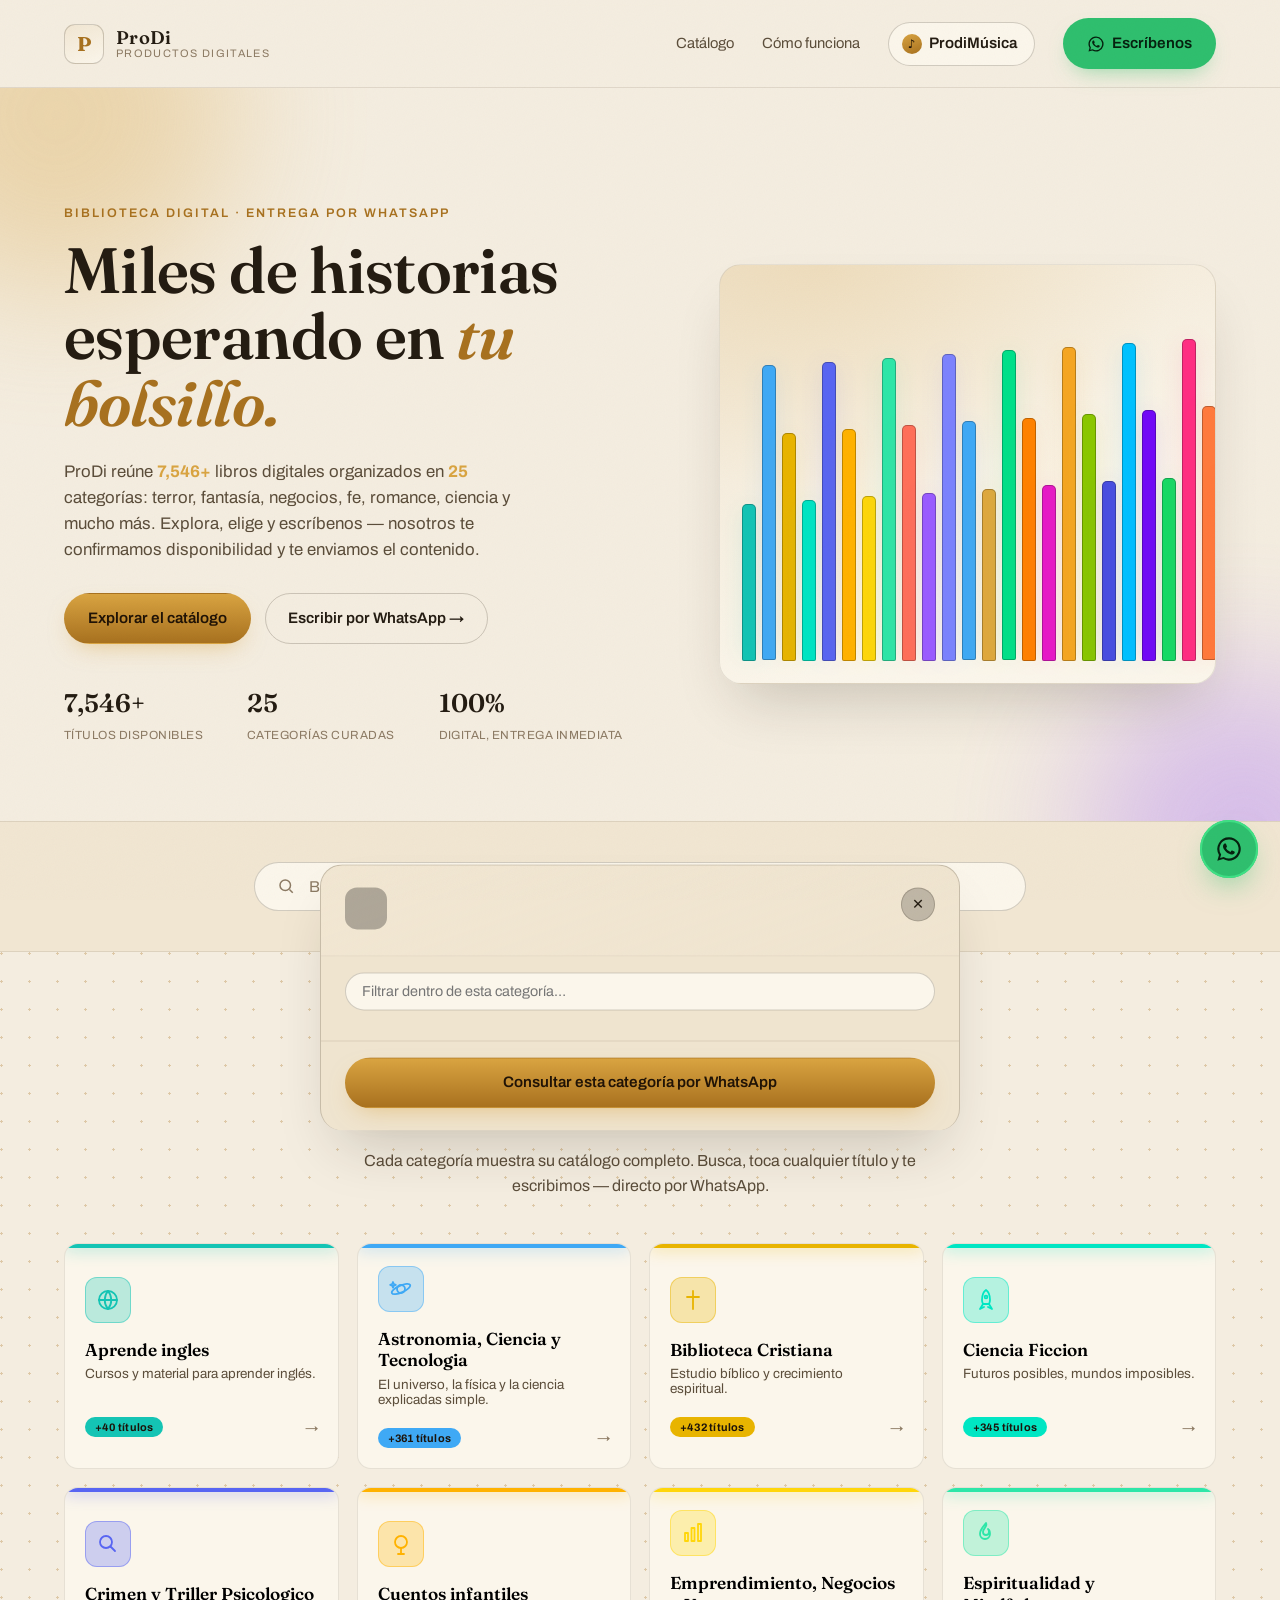
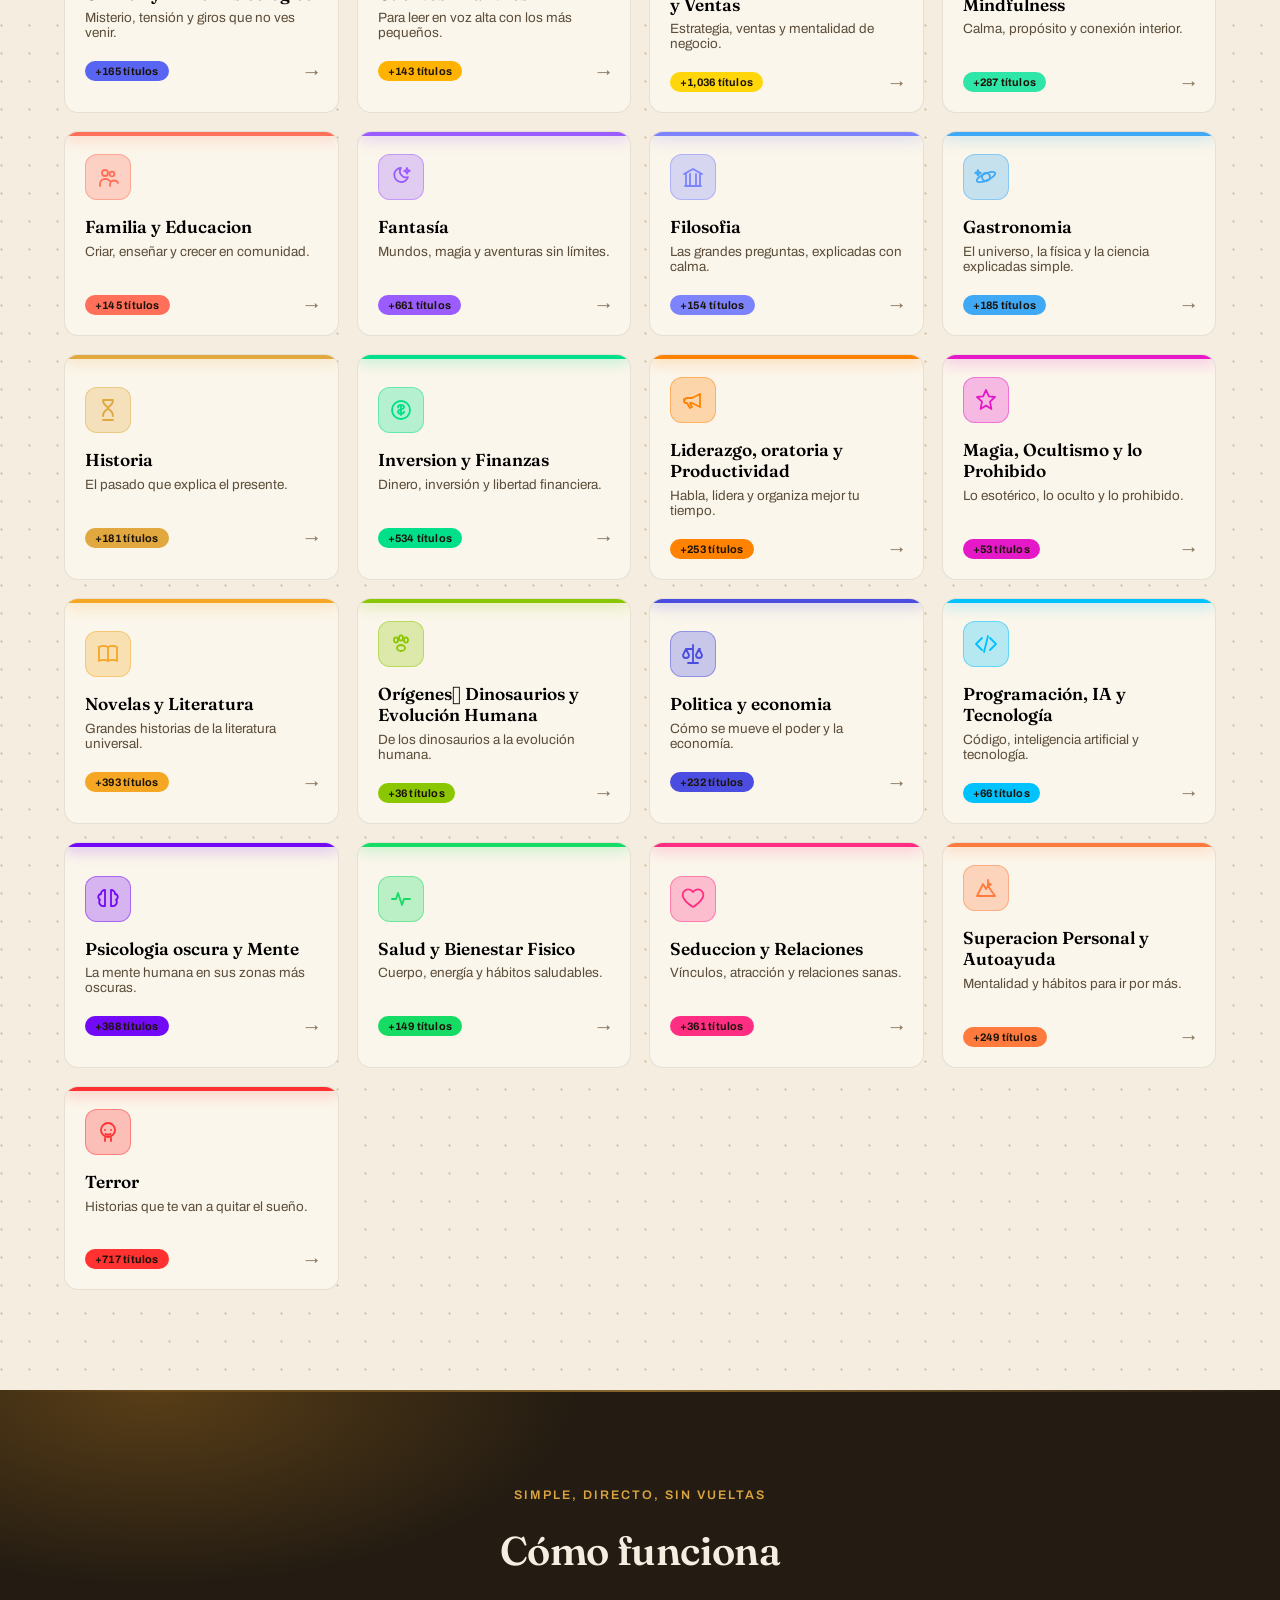
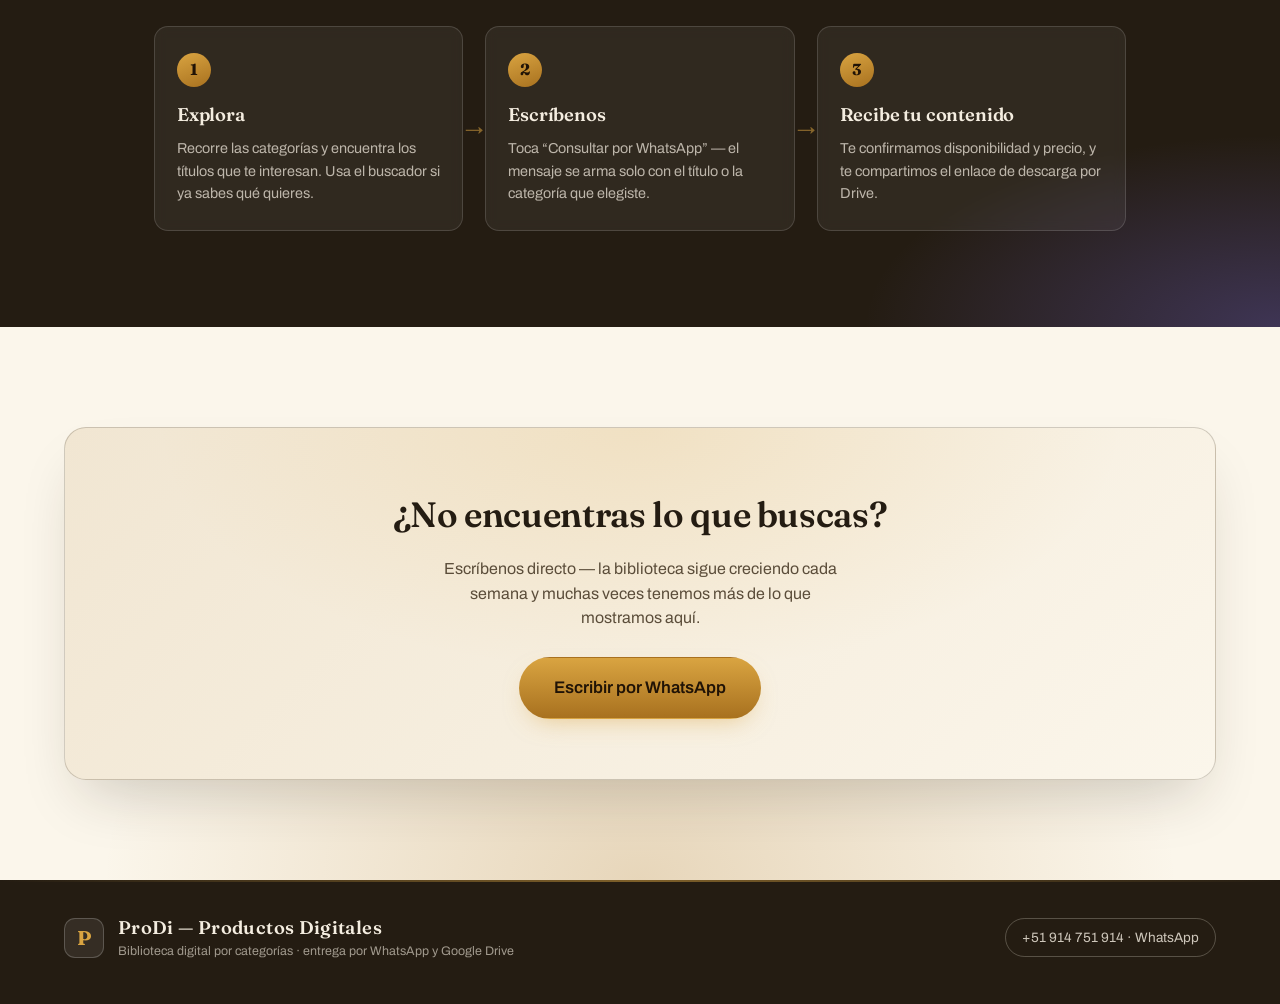
==== prodi-store/index.html @ ca89402e "Initial commit: ProDi (biblioteca digital) y Caja Musical Ambos sitios estáticos con catálogo real e" ====
<!DOCTYPE html>
<html lang="es">
<head>
<meta charset="UTF-8">
<meta name="viewport" content="width=device-width, initial-scale=1.0">
<title>ProDi — Productos Digitales | Biblioteca Digital</title>
<meta name="description" content="ProDi — miles de libros digitales organizados por categoría. Explora el catálogo y consulta disponibilidad por WhatsApp.">
<link rel="icon" href="data:image/svg+xml,%3Csvg xmlns='http://www.w3.org/2000/svg' viewBox='0 0 100 100'%3E%3Crect width='100' height='100' rx='22' fill='%2315110d'/%3E%3Ctext x='50' y='68' font-family='Georgia,serif' font-size='58' font-weight='700' fill='%23d9a441' text-anchor='middle'%3EP%3C/text%3E%3C/svg%3E">
<link rel="preconnect" href="https://fonts.googleapis.com">
<link rel="preconnect" href="https://fonts.gstatic.com" crossorigin>
<link href="https://fonts.googleapis.com/css2?family=Fraunces:ital,opsz,wght@0,9..144,300;0,9..144,500;0,9..144,600;0,9..144,700;1,9..144,500&family=Archivo:wght@400;500;600;700&display=swap" rel="stylesheet">
<link rel="stylesheet" href="styles.css">
</head>
<body>

<div class="grain" aria-hidden="true"></div>
<div class="scroll-progress" id="scroll-progress" aria-hidden="true"></div>

<header class="site-header">
  <a class="brand" href="#top">
    <span class="brand-mark" aria-hidden="true">P</span>
    <span class="brand-text">
      <span class="brand-name">ProDi</span>
      <span class="brand-sub">Productos Digitales</span>
    </span>
  </a>
  <nav class="site-nav">
    <a href="#categorias" class="nav-link">Catálogo</a>
    <a href="#como-funciona" class="nav-link">Cómo funciona</a>
    <a class="btn btn-music" href="../music-store/index.html">
      <span class="btn-music-icon" aria-hidden="true">♪</span>
      <span class="btn-music-label">ProdiMúsica</span>
    </a>
    <a id="nav-whatsapp" class="btn btn-whatsapp" href="#" target="_blank" rel="noopener">
      <svg viewBox="0 0 24 24" class="icon-wa" aria-hidden="true"><path d="M12 2a10 10 0 0 0-8.6 15.1L2 22l5.05-1.35A10 10 0 1 0 12 2Zm0 18.2a8.17 8.17 0 0 1-4.17-1.14l-.3-.18-3.1.83.83-3.02-.2-.31A8.2 8.2 0 1 1 12 20.2Zm4.52-6.13c-.25-.12-1.47-.72-1.7-.8-.23-.08-.4-.12-.56.12-.17.25-.65.8-.8.96-.15.17-.29.19-.54.06-.25-.12-1.06-.39-2.02-1.24-.75-.66-1.25-1.48-1.4-1.73-.14-.25-.02-.38.11-.5.11-.11.25-.29.37-.44.12-.15.16-.25.25-.42.08-.17.04-.31-.02-.44-.06-.12-.56-1.34-.76-1.84-.2-.48-.4-.42-.56-.42h-.48c-.17 0-.44.06-.67.31-.23.25-.87.85-.87 2.08 0 1.23.89 2.41 1.02 2.58.12.17 1.75 2.67 4.24 3.74.59.26 1.05.41 1.41.52.59.19 1.13.16 1.55.1.47-.07 1.47-.6 1.68-1.18.21-.58.21-1.08.15-1.18-.06-.1-.23-.16-.48-.28Z"/></svg>
      Escríbenos
    </a>
  </nav>
</header>

<main id="top">

  <section class="hero">
    <div class="hero-atmosphere" aria-hidden="true">
      <span class="blob blob-gold"></span>
      <span class="blob blob-violet"></span>
    </div>
    <div class="hero-copy">
      <p class="eyebrow">Biblioteca digital · entrega por WhatsApp</p>
      <h1 class="hero-title">Miles de historias<br>esperando en <em>tu bolsillo.</em></h1>
      <p class="hero-sub">ProDi reúne <strong id="stat-total">—</strong> libros digitales organizados en <strong id="stat-categorias">—</strong> categorías: terror, fantasía, negocios, fe, romance, ciencia y mucho más. Explora, elige y escríbenos — nosotros te confirmamos disponibilidad y te enviamos el contenido.</p>
      <div class="hero-actions">
        <a href="#categorias" class="btn btn-primary">Explorar el catálogo</a>
        <a id="hero-whatsapp" class="btn btn-ghost" href="#" target="_blank" rel="noopener">Escribir por WhatsApp →</a>
      </div>
      <div class="hero-stats">
        <div><span id="stat-total-2">—</span><small>títulos disponibles</small></div>
        <div><span id="stat-categorias-2">—</span><small>categorías curadas</small></div>
        <div><span>100%</span><small>digital, entrega inmediata</small></div>
      </div>
    </div>
    <div class="hero-shelf" aria-hidden="true" id="hero-shelf"></div>
  </section>

  <section class="search-band">
    <div class="section-inner search-inner">
      <div class="search-box">
        <svg viewBox="0 0 24 24" class="icon-search" aria-hidden="true"><circle cx="11" cy="11" r="7"/><line x1="21" y1="21" x2="16.65" y2="16.65"/></svg>
        <input id="global-search" type="text" placeholder="Busca un título, autor o tema… (ej. “Stephen King”, “finanzas”, “dragones”)" autocomplete="off">
        <span class="search-hint" id="search-hint"></span>
      </div>
      <div id="search-results" class="search-results" hidden></div>
    </div>
  </section>

  <section id="categorias" class="catalog-band">
    <div class="section-inner catalog">
      <div class="section-head reveal">
        <p class="eyebrow">El catálogo completo</p>
        <h2>Elige una categoría</h2>
        <p class="section-sub">Cada categoría muestra su catálogo completo. Busca, toca cualquier título y te escribimos — directo por WhatsApp.</p>
      </div>
      <div id="category-grid" class="category-grid"></div>
    </div>
  </section>

  <section id="como-funciona" class="how-band">
    <div class="how-atmosphere" aria-hidden="true"></div>
    <div class="section-inner how">
      <div class="section-head reveal">
        <p class="eyebrow">Simple, directo, sin vueltas</p>
        <h2>Cómo funciona</h2>
      </div>
      <div class="how-steps">
        <div class="how-step reveal">
          <span class="how-num">1</span>
          <h3>Explora</h3>
          <p>Recorre las categorías y encuentra los títulos que te interesan. Usa el buscador si ya sabes qué quieres.</p>
        </div>
        <div class="how-step reveal">
          <span class="how-num">2</span>
          <h3>Escríbenos</h3>
          <p>Toca “Consultar por WhatsApp” — el mensaje se arma solo con el título o la categoría que elegiste.</p>
        </div>
        <div class="how-step reveal">
          <span class="how-num">3</span>
          <h3>Recibe tu contenido</h3>
          <p>Te confirmamos disponibilidad y precio, y te compartimos el enlace de descarga por Drive.</p>
        </div>
      </div>
    </div>
  </section>

  <section class="cta-outer">
    <div class="cta-atmosphere" aria-hidden="true"></div>
    <div class="section-inner">
      <div class="cta-band reveal">
        <h2>¿No encuentras lo que buscas?</h2>
        <p>Escríbenos directo — la biblioteca sigue creciendo cada semana y muchas veces tenemos más de lo que mostramos aquí.</p>
        <a id="band-whatsapp" class="btn btn-primary btn-lg" href="#" target="_blank" rel="noopener">Escribir por WhatsApp</a>
      </div>
    </div>
  </section>

</main>

<footer class="footer-band">
  <div class="section-inner site-footer">
    <div class="footer-brand">
      <span class="brand-mark" aria-hidden="true">P</span>
      <div>
        <p class="brand-name">ProDi — Productos Digitales</p>
        <p class="brand-sub">Biblioteca digital por categorías · entrega por WhatsApp y Google Drive</p>
      </div>
    </div>
    <a id="footer-whatsapp" class="footer-whatsapp" href="#" target="_blank" rel="noopener">+51 914 751 914 · WhatsApp</a>
  </div>
</footer>

<div class="modal-backdrop" id="modal-backdrop"></div>
<div class="modal" id="category-modal" role="dialog" aria-modal="true" aria-labelledby="modal-title">
  <div class="modal-header" id="modal-header">
    <div class="modal-header-top">
      <span class="modal-icon" id="modal-icon" aria-hidden="true"></span>
      <button class="modal-close" id="modal-close" aria-label="Cerrar">✕</button>
    </div>
    <h3 id="modal-title"></h3>
    <p class="modal-count" id="modal-count"></p>
  </div>
  <div class="modal-body">
    <input id="modal-search" type="text" placeholder="Filtrar dentro de esta categoría…" autocomplete="off">
    <ul id="modal-titles" class="modal-titles"></ul>
  </div>
  <div class="modal-footer">
    <a id="modal-whatsapp" class="btn btn-primary" href="#" target="_blank" rel="noopener">Consultar esta categoría por WhatsApp</a>
  </div>
</div>

<a id="floating-whatsapp" class="floating-whatsapp" href="#" target="_blank" rel="noopener" aria-label="Escribir por WhatsApp">
  <svg viewBox="0 0 24 24" aria-hidden="true"><path d="M12 2a10 10 0 0 0-8.6 15.1L2 22l5.05-1.35A10 10 0 1 0 12 2Zm0 18.2a8.17 8.17 0 0 1-4.17-1.14l-.3-.18-3.1.83.83-3.02-.2-.31A8.2 8.2 0 1 1 12 20.2Zm4.52-6.13c-.25-.12-1.47-.72-1.7-.8-.23-.08-.4-.12-.56.12-.17.25-.65.8-.8.96-.15.17-.29.19-.54.06-.25-.12-1.06-.39-2.02-1.24-.75-.66-1.25-1.48-1.4-1.73-.14-.25-.02-.38.11-.5.11-.11.25-.29.37-.44.12-.15.16-.25.25-.42.08-.17.04-.31-.02-.44-.06-.12-.56-1.34-.76-1.84-.2-.48-.4-.42-.56-.42h-.48c-.17 0-.44.06-.67.31-.23.25-.87.85-.87 2.08 0 1.23.89 2.41 1.02 2.58.12.17 1.75 2.67 4.24 3.74.59.26 1.05.41 1.41.52.59.19 1.13.16 1.55.1.47-.07 1.47-.6 1.68-1.18.21-.58.21-1.08.15-1.18-.06-.1-.23-.16-.48-.28Z"/></svg>
  <span class="floating-ring"></span>
</a>

<script src="data/catalog.js"></script>
<script src="app.js" defer></script>
</body>
</html>
---- prodi-store/styles.css ----
/* ==========================================================================
   ProDi — Productos Digitales
   Biblioteca nocturna: charcoal cálido + oro antiguo, acentos por categoría.
   ========================================================================== */

:root{
  --bg: #f4ede0;
  --bg-soft: #efe4cf;
  --surface: #fbf6eb;
  --surface-2: #f1e6d2;
  --line: rgba(40,30,18,.10);
  --line-strong: rgba(40,30,18,.20);

  --ink: #241c12;
  --ink-dim: #5b4d3a;
  --muted: #8c7a63;

  --gold: #a8711f;
  --gold-bright: #d9a441;
  --gold-dim: #8a6a2e;
  --gold-text: #1c130a;

  --whatsapp: #2fbf6e;
  --whatsapp-bright: #3fe085;

  --shadow-lg: 0 30px 60px -20px rgba(40,30,18,.22);
  --shadow-md: 0 14px 30px -14px rgba(40,30,18,.18);

  --font-display: 'Fraunces', ui-serif, Georgia, serif;
  --font-body: 'Archivo', ui-sans-serif, system-ui, sans-serif;

  --radius-lg: 22px;
  --radius-md: 14px;
  --radius-sm: 9px;
}

*, *::before, *::after{ box-sizing: border-box; }
html{ scroll-behavior: smooth; }
body{
  margin: 0;
  background: var(--bg);
  color: var(--ink);
  font-family: var(--font-body);
  font-size: 16px;
  line-height: 1.55;
  -webkit-font-smoothing: antialiased;
  overflow-x: hidden;
}

h1, h2, h3{
  font-family: var(--font-display);
  font-weight: 600;
  color: var(--ink);
  margin: 0;
  letter-spacing: -0.01em;
}
em{ font-style: italic; color: var(--gold); }
p{ margin: 0; }
a{ color: inherit; text-decoration: none; }
ul{ list-style: none; margin: 0; padding: 0; }
button{ font-family: inherit; }

::selection{ background: var(--gold); color: #1a1408; }

/* -------------------------------------------------------------------- */
/* Grain overlay                                                        */
/* -------------------------------------------------------------------- */
.grain{
  position: fixed; inset: 0; z-index: 999; pointer-events: none;
  opacity: .035; mix-blend-mode: multiply;
  background-image: url("data:image/svg+xml,%3Csvg xmlns='http://www.w3.org/2000/svg' width='120' height='120'%3E%3Cfilter id='n'%3E%3CfeTurbulence type='fractalNoise' baseFrequency='0.9' numOctaves='2' stitchTiles='stitch'/%3E%3C/filter%3E%3Crect width='100%25' height='100%25' filter='url(%23n)'/%3E%3C/svg%3E");
}

/* -------------------------------------------------------------------- */
/* Buttons                                                               */
/* -------------------------------------------------------------------- */
.btn{
  display: inline-flex; align-items: center; gap: .5em;
  padding: .85em 1.5em;
  border-radius: 999px;
  font-weight: 600;
  font-size: .95rem;
  border: 1px solid transparent;
  cursor: pointer;
  transition: transform .25s cubic-bezier(.2,.8,.2,1), box-shadow .25s, background .25s, border-color .25s;
  white-space: nowrap;
}
.btn:hover{ transform: translateY(-2px); }
.btn-primary{
  background: linear-gradient(180deg, var(--gold-bright), var(--gold));
  color: #201306;
  box-shadow: 0 10px 24px -10px rgba(217,164,65,.55);
}
.btn-primary:hover{ box-shadow: 0 16px 30px -10px rgba(217,164,65,.7); }
.btn-lg{ padding: 1em 2em; font-size: 1.05rem; }
.btn-ghost{
  background: transparent;
  color: var(--ink);
  border-color: var(--line-strong);
}
.btn-ghost:hover{ border-color: var(--gold); color: var(--gold); }
.btn-whatsapp{
  background: var(--whatsapp);
  color: #06210f;
  box-shadow: 0 10px 22px -10px rgba(47,191,110,.55);
}
.btn-whatsapp:hover{ background: var(--whatsapp-bright); }
.icon-wa{ width: 18px; height: 18px; fill: currentColor; }

/* -------------------------------------------------------------------- */
/* Header                                                                */
/* -------------------------------------------------------------------- */
.site-header{
  position: sticky; top: 0; z-index: 60;
  display: flex; align-items: center; justify-content: space-between;
  padding: 18px clamp(20px, 5vw, 64px);
  background: rgba(244,237,224,.82);
  backdrop-filter: blur(14px);
  border-bottom: 1px solid var(--line);
}
.brand{ display: flex; align-items: center; gap: 12px; }
.brand-mark{
  display: grid; place-items: center;
  width: 40px; height: 40px;
  border-radius: 11px;
  background: linear-gradient(160deg, var(--surface-2), var(--surface));
  border: 1px solid var(--line-strong);
  color: var(--gold);
  font-family: var(--font-display);
  font-weight: 700;
  font-size: 1.25rem;
}
.brand-text{ display: flex; flex-direction: column; line-height: 1.1; }
.brand-name{ font-family: var(--font-display); font-weight: 600; font-size: 1.15rem; letter-spacing: .02em; }
.brand-sub{ font-size: .68rem; letter-spacing: .12em; text-transform: uppercase; color: var(--muted); }
.site-nav{ display: flex; align-items: center; gap: clamp(10px, 3vw, 28px); }
.nav-link{ font-size: .92rem; color: var(--ink-dim); transition: color .2s; }
.nav-link:hover{ color: var(--gold); }
@media (max-width: 640px){ .nav-link{ display: none; } }

/* -------------------------------------------------------------------- */
/* Hero                                                                  */
/* -------------------------------------------------------------------- */
.hero{
  position: relative;
  display: grid;
  grid-template-columns: minmax(0,1.1fr) minmax(0,.9fr);
  gap: 48px;
  align-items: center;
  padding: clamp(56px, 9vw, 120px) clamp(20px, 5vw, 64px) clamp(40px, 6vw, 80px);
  max-width: 1320px;
  margin: 0 auto;
  overflow: hidden;
}
.hero-atmosphere{ position: absolute; inset: -10% -5%; z-index: -1; pointer-events: none; }
.blob{
  position: absolute; border-radius: 50%; filter: blur(70px); opacity: .32;
  animation: drift 15s ease-in-out infinite;
}
.blob-gold{ width: 360px; height: 360px; background: var(--gold-bright); top: -80px; left: -60px; }
.blob-violet{ width: 320px; height: 320px; background: #9b5cff; bottom: -100px; right: -60px; animation-delay: -7s; }
@keyframes drift{
  0%, 100%{ transform: translate(0,0) scale(1); }
  50%{ transform: translate(24px,-18px) scale(1.1); }
}
.eyebrow{
  font-size: .78rem; letter-spacing: .16em; text-transform: uppercase;
  color: var(--gold); font-weight: 600; margin-bottom: 14px;
}
.hero-title{
  font-size: clamp(2.4rem, 5.2vw, 4rem);
  line-height: 1.04;
  margin-bottom: 22px;
  animation: rise .8s cubic-bezier(.2,.8,.2,1) both;
}
.hero-sub{
  max-width: 46ch;
  color: var(--ink-dim);
  font-size: 1.05rem;
  margin-bottom: 30px;
  animation: rise .8s .1s cubic-bezier(.2,.8,.2,1) both;
}
.hero-sub strong{ color: var(--gold-bright); font-weight: 700; }
.hero-actions{ display: flex; gap: 14px; flex-wrap: wrap; margin-bottom: 40px; animation: rise .8s .18s cubic-bezier(.2,.8,.2,1) both; }
.hero-stats{ display: flex; gap: clamp(20px, 4vw, 44px); animation: rise .8s .26s cubic-bezier(.2,.8,.2,1) both; }
.hero-stats > div{ display: flex; flex-direction: column; }
.hero-stats span{ font-family: var(--font-display); font-size: 1.6rem; color: var(--ink); font-weight: 600; }
.hero-stats small{ color: var(--muted); font-size: .74rem; letter-spacing: .04em; text-transform: uppercase; margin-top: 2px; }

@keyframes rise{
  from{ opacity: 0; transform: translateY(18px); }
  to{ opacity: 1; transform: translateY(0); }
}

.hero-shelf{
  position: relative;
  height: clamp(260px, 38vw, 420px);
  border-radius: var(--radius-lg);
  background: linear-gradient(155deg, var(--surface-2), var(--surface) 70%);
  border: 1px solid var(--line);
  box-shadow: var(--shadow-lg);
  overflow: hidden;
  display: flex;
  align-items: flex-end;
  gap: 6px;
  padding: 22px;
}
.hero-shelf::before{
  content: "";
  position: absolute; inset: 0;
  background: radial-gradient(120% 90% at 20% 0%, rgba(217,164,65,.16), transparent 60%);
}
.btn-music{
  background: var(--surface);
  color: var(--ink);
  border-color: var(--line-strong);
  padding: .6em 1.1em .6em .8em;
}
.btn-music:hover{ border-color: var(--gold); color: var(--gold); transform: translateY(-2px); }
.btn-music-icon{
  display: grid; place-items: center;
  width: 20px; height: 20px; border-radius: 50%;
  background: linear-gradient(160deg, var(--gold-bright), var(--gold));
  color: #201306; font-size: .74rem;
}
@media (max-width: 640px){ .btn-music-label{ display: none; } .btn-music{ padding: .6em .7em; } }

.spine{
  position: relative;
  flex: 1 1 auto;
  border-radius: 5px 5px 2px 2px;
  min-width: 14px;
  box-shadow: inset 0 0 0 1px rgba(0,0,0,.25), 0 8px 16px -8px rgba(0,0,0,.5), 0 0 22px -6px color-mix(in srgb, currentColor 80%, transparent);
  color: inherit;
  animation: spine-in .6s cubic-bezier(.2,.8,.2,1) both;
  cursor: pointer;
  transition: filter .2s;
}
.spine:hover{ filter: brightness(1.25); }
@keyframes spine-in{
  from{ transform: scaleY(0); opacity: 0; }
  to{ transform: scaleY(1); opacity: 1; }
}
@media (max-width: 880px){
  .hero{ grid-template-columns: 1fr; }
  .hero-shelf{ order: -1; }
}

/* -------------------------------------------------------------------- */
/* Generic full-bleed section band + centered inner container           */
/* -------------------------------------------------------------------- */
.section-inner{
  max-width: 1320px;
  margin: 0 auto;
  padding-inline: clamp(20px, 5vw, 64px);
  position: relative;
}

.reveal{
  opacity: 0;
  transform: translateY(22px);
  transition: opacity .7s cubic-bezier(.2,.8,.2,1), transform .7s cubic-bezier(.2,.8,.2,1);
}
.reveal.in-view{ opacity: 1; transform: translateY(0); }

/* -------------------------------------------------------------------- */
/* Scroll progress bar                                                  */
/* -------------------------------------------------------------------- */
.scroll-progress{
  position: fixed; top: 0; left: 0; height: 3px; width: 0%;
  background: linear-gradient(90deg, var(--gold-bright), var(--gold));
  z-index: 100;
  transition: width .1s linear;
}

/* -------------------------------------------------------------------- */
/* Search band                                                          */
/* -------------------------------------------------------------------- */
.search-band{
  background: var(--surface-2);
  border-block: 1px solid var(--line);
  position: relative;
}
.search-inner{
  max-width: 900px;
  padding-block: clamp(28px, 4vw, 40px);
}
.search-box{
  display: flex; align-items: center; gap: 12px;
  background: var(--surface);
  border: 1px solid var(--line-strong);
  border-radius: 999px;
  padding: 14px 22px;
  transition: border-color .2s, box-shadow .2s;
}
.search-box:focus-within{ border-color: var(--gold); box-shadow: 0 0 0 4px rgba(217,164,65,.14); }
.icon-search{ width: 18px; height: 18px; flex: none; fill: none; stroke: var(--muted); stroke-width: 2; }
#global-search{
  flex: 1; background: none; border: none; outline: none;
  color: var(--ink); font-family: var(--font-body); font-size: .98rem;
}
#global-search::placeholder{ color: var(--muted); }
.search-hint{ font-size: .72rem; color: var(--muted); white-space: nowrap; }

.search-results{
  position: absolute; left: clamp(20px, 5vw, 64px); right: clamp(20px, 5vw, 64px);
  top: calc(100% - 40px);
  background: var(--surface-2);
  border: 1px solid var(--line-strong);
  border-radius: var(--radius-md);
  box-shadow: var(--shadow-lg);
  max-height: 360px; overflow-y: auto;
  z-index: 40;
}
.search-result-item{
  display: flex; justify-content: space-between; align-items: center; gap: 14px;
  padding: 12px 18px;
  border-bottom: 1px solid var(--line);
  cursor: pointer;
  transition: background .15s;
}
.search-result-item:last-child{ border-bottom: none; }
.search-result-item:hover{ background: rgba(217,164,65,.08); }
.search-result-title{ font-size: .92rem; color: var(--ink); }
.search-result-cat{
  font-size: .66rem; letter-spacing: .04em; text-transform: uppercase;
  padding: 3px 10px; border-radius: 999px; white-space: nowrap;
  background: var(--cat-color, var(--gold));
  color: #1c130a;
  font-weight: 700;
}
.search-empty{ padding: 18px; color: var(--muted); font-size: .9rem; text-align: center; }

/* -------------------------------------------------------------------- */
/* Sections generic                                                     */
/* -------------------------------------------------------------------- */
.section-head{
  max-width: 640px;
  margin: 0 auto 44px;
  text-align: center;
  padding: 0 20px;
}
.section-head h2{ font-size: clamp(1.8rem, 3.4vw, 2.5rem); margin-top: 6px; }
.section-sub{ color: var(--ink-dim); margin-top: 14px; font-size: 1rem; }

/* -------------------------------------------------------------------- */
/* Category grid                                                        */
/* -------------------------------------------------------------------- */
.catalog-band{
  position: relative;
  background:
    radial-gradient(circle at 1.5px 1.5px, color-mix(in srgb, var(--gold) 30%, transparent) 1.4px, transparent 0) 0 0/28px 28px,
    var(--bg);
}
.catalog{ padding-block: clamp(48px, 7vw, 88px) clamp(64px, 8vw, 100px); }
.category-grid{
  display: grid;
  grid-template-columns: repeat(auto-fill, minmax(230px, 1fr));
  gap: 18px;
}
.cat-card{
  position: relative;
  background: var(--surface);
  border: 1px solid var(--line);
  border-radius: var(--radius-md);
  padding: 22px 20px 20px;
  cursor: pointer;
  text-align: left;
  overflow: hidden;
  opacity: 0; transform: translateY(16px);
  transition: transform .35s cubic-bezier(.2,.8,.2,1), box-shadow .35s, border-color .35s, background .35s;
}
.cat-card.in-view{ opacity: 1; transform: translateY(0); }
.cat-card::before{
  content: "";
  position: absolute; inset: 0 0 auto 0; height: 4px;
  background: var(--cat-color);
  box-shadow: 0 0 16px 0 color-mix(in srgb, var(--cat-color) 70%, transparent);
}
.cat-card:hover{
  transform: translateY(-5px);
  border-color: var(--cat-color);
  box-shadow: var(--shadow-md), 0 0 0 1px color-mix(in srgb, var(--cat-color) 40%, transparent), 0 18px 40px -18px color-mix(in srgb, var(--cat-color) 55%, transparent);
  background: var(--surface-2);
}
.cat-icon{
  display: grid; place-items: center;
  width: 46px; height: 46px;
  border-radius: 12px;
  background: color-mix(in srgb, var(--cat-color) 28%, transparent);
  color: var(--cat-color);
  margin-bottom: 16px;
  box-shadow: inset 0 0 0 1px color-mix(in srgb, var(--cat-color) 45%, transparent);
}
.cat-icon svg{ width: 24px; height: 24px; fill: none; stroke: currentColor; stroke-width: 1.8; stroke-linecap: round; stroke-linejoin: round; }
.cat-name{ font-family: var(--font-display); font-size: 1.08rem; font-weight: 600; margin-bottom: 6px; line-height: 1.25; }
.cat-blurb{ font-size: .84rem; color: var(--ink-dim); margin-bottom: 16px; min-height: 2.6em; }
.cat-meta{ display: flex; align-items: center; justify-content: space-between; }
.cat-count{
  font-size: .68rem; letter-spacing: .02em; font-weight: 700;
  padding: 4px 10px; border-radius: 999px;
  background: var(--cat-color); color: #1c130a;
}
.cat-arrow{ color: var(--muted); transition: transform .25s, color .25s; }
.cat-card:hover .cat-arrow{ transform: translateX(4px); color: var(--cat-color); }

/* -------------------------------------------------------------------- */
/* How it works — dark band, deliberately inverted for contrast         */
/* -------------------------------------------------------------------- */
.how-band{
  position: relative;
  background: var(--ink);
  overflow: hidden;
}
.how-band::before{
  content: "";
  position: absolute; top: 0; left: 0; right: 0; height: 2px;
  background: linear-gradient(90deg, transparent, var(--gold-bright), transparent);
  opacity: .55;
}
.how-atmosphere{
  position: absolute; inset: 0; z-index: 0; pointer-events: none;
  background:
    radial-gradient(55% 60% at 12% 0%, color-mix(in srgb, var(--gold) 40%, transparent), transparent 60%),
    radial-gradient(50% 55% at 100% 100%, color-mix(in srgb, #7c6ff0 30%, transparent), transparent 65%);
}
.how-band .section-inner{ position: relative; z-index: 1; }
.how{ padding-block: clamp(56px, 8vw, 96px); max-width: 1100px; }
.how .eyebrow{ color: var(--gold-bright); }
.how .section-head h2{ color: var(--bg); }
.how-steps{ display: grid; grid-template-columns: repeat(3, 1fr); gap: 22px; }
.how-step{
  position: relative;
  background: rgba(255,255,255,.06);
  border: 1px solid rgba(255,255,255,.14);
  border-radius: var(--radius-md);
  padding: 26px 22px;
  backdrop-filter: blur(6px);
  transition: transform .3s cubic-bezier(.2,.8,.2,1), border-color .3s, background .3s;
}
.how-step:hover{ transform: translateY(-5px); border-color: var(--gold-bright); background: rgba(255,255,255,.1); }
.how-step:not(:last-child)::after{
  content: "→";
  position: absolute; top: 50%; right: -21px; transform: translateY(-50%);
  color: var(--gold-bright); font-size: 1.15rem; opacity: .55;
  display: none;
}
@media (min-width: 761px){ .how-step:not(:last-child)::after{ display: block; } }
.how-num{
  display: inline-flex; align-items: center; justify-content: center;
  width: 34px; height: 34px; border-radius: 50%;
  background: linear-gradient(160deg, var(--gold-bright), var(--gold));
  color: #201306; font-weight: 700; font-family: var(--font-display);
  margin-bottom: 14px;
}
.how-step h3{ color: var(--bg); font-size: 1.15rem; margin-bottom: 8px; }
.how-step p{ color: rgba(244,237,224,.72); font-size: .9rem; }
@media (max-width: 760px){ .how-steps{ grid-template-columns: 1fr; } }

/* -------------------------------------------------------------------- */
/* CTA band                                                              */
/* -------------------------------------------------------------------- */
.cta-outer{
  position: relative;
  background: var(--surface);
  padding-block: clamp(60px, 8vw, 100px);
  overflow: hidden;
}
.cta-atmosphere{
  position: absolute; inset: 0; z-index: 0; pointer-events: none;
  background: radial-gradient(60% 90% at 50% 100%, color-mix(in srgb, var(--gold) 24%, transparent), transparent 70%);
}
.cta-outer .section-inner{ position: relative; z-index: 1; }
.cta-band{
  background: linear-gradient(135deg, var(--surface-2), var(--surface));
  border: 1px solid var(--line-strong);
  border-radius: var(--radius-lg);
  padding: clamp(36px, 6vw, 60px);
  text-align: center;
  position: relative;
  overflow: hidden;
  box-shadow: var(--shadow-lg);
}
.cta-band::before{
  content: "";
  position: absolute; inset: 0;
  background: radial-gradient(60% 100% at 50% 0%, rgba(217,164,65,.16), transparent 70%);
  animation: breathe 5s ease-in-out infinite;
}
@keyframes breathe{
  0%, 100%{ opacity: .7; }
  50%{ opacity: 1; }
}
.cta-band h2{ font-size: clamp(1.6rem, 3vw, 2.2rem); position: relative; }
.cta-band p{ color: var(--ink-dim); max-width: 46ch; margin: 14px auto 26px; position: relative; }
.cta-band .btn{ position: relative; }

/* -------------------------------------------------------------------- */
/* Footer — dark bookend to close the page                              */
/* -------------------------------------------------------------------- */
.footer-band{
  position: relative;
  background: var(--ink);
}
.footer-band::before{
  content: "";
  position: absolute; top: 0; left: 0; right: 0; height: 2px;
  background: linear-gradient(90deg, transparent, var(--gold-bright), transparent);
  opacity: .5;
}
.site-footer{
  display: flex; align-items: center; justify-content: space-between; flex-wrap: wrap; gap: 16px;
  padding-block: 34px 42px;
}
.footer-brand{ display: flex; align-items: center; gap: 14px; }
.footer-brand .brand-name{ font-family: var(--font-display); font-weight: 600; color: var(--bg); }
.footer-brand .brand-sub{ text-transform: none; letter-spacing: 0; font-size: .78rem; color: rgba(244,237,224,.6); }
.footer-band .brand-mark{ background: rgba(255,255,255,.08); border-color: rgba(255,255,255,.2); color: var(--gold-bright); }
.footer-whatsapp{ font-size: .85rem; color: rgba(244,237,224,.82); border: 1px solid rgba(244,237,224,.25); padding: 8px 16px; border-radius: 999px; transition: border-color .2s, color .2s; }
.footer-whatsapp:hover{ border-color: var(--whatsapp-bright); color: var(--whatsapp-bright); }

/* -------------------------------------------------------------------- */
/* Modal                                                                 */
/* -------------------------------------------------------------------- */
.modal-backdrop{
  position: fixed; inset: 0; z-index: 80;
  background: rgba(10,8,6,.7);
  backdrop-filter: blur(4px);
  opacity: 0; pointer-events: none;
  transition: opacity .3s;
}
.modal-backdrop.open{ opacity: 1; pointer-events: auto; }

.modal{
  position: fixed; z-index: 90;
  left: 50%; bottom: 0;
  transform: translate(-50%, 100%);
  width: min(640px, 100%);
  max-height: 82vh;
  background: var(--bg-soft);
  border: 1px solid var(--line-strong);
  border-bottom: none;
  border-radius: 22px 22px 0 0;
  box-shadow: var(--shadow-lg);
  display: flex; flex-direction: column;
  transition: transform .38s cubic-bezier(.2,.85,.25,1);
}
.modal.open{ transform: translate(-50%, 0); }
@media (min-width: 720px){
  .modal{ bottom: 4vh; border-radius: 22px; }
}

.modal-header{
  padding: 22px 24px 16px;
  border-bottom: 1px solid var(--line);
  background: linear-gradient(160deg, var(--cat-color, var(--surface-2)) 0%, transparent 130%);
  border-radius: 22px 22px 0 0;
}
.modal-header-top{ display: flex; justify-content: space-between; align-items: flex-start; margin-bottom: 10px; }
.modal-icon{ display: grid; place-items: center; width: 42px; height: 42px; border-radius: 12px; background: rgba(0,0,0,.28); color: var(--ink); }
.modal-icon svg{ width: 22px; height: 22px; fill: none; stroke: currentColor; stroke-width: 1.8; stroke-linecap: round; stroke-linejoin: round; }
.modal-close{
  width: 34px; height: 34px; border-radius: 50%;
  border: 1px solid var(--line-strong); background: rgba(0,0,0,.2); color: var(--ink);
  cursor: pointer; font-size: .9rem;
  transition: background .2s, transform .2s;
}
.modal-close:hover{ background: rgba(0,0,0,.4); transform: rotate(90deg); }
#modal-title{ font-size: 1.4rem; }
.modal-count{ color: var(--ink-dim); font-size: .85rem; margin-top: 4px; }

.modal-body{ padding: 16px 24px; overflow-y: auto; flex: 1; }
#modal-search{
  width: 100%; background: var(--surface);
  border: 1px solid var(--line-strong); border-radius: 999px;
  padding: 10px 16px; color: var(--ink); font-family: var(--font-body); font-size: .9rem;
  outline: none; margin-bottom: 14px;
}
#modal-search:focus{ border-color: var(--gold); }
.modal-titles{ display: flex; flex-direction: column; gap: 2px; }
.modal-title-item{
  display: flex; align-items: center; justify-content: space-between; gap: 10px;
  padding: 11px 12px; border-radius: 10px;
  font-size: .89rem; color: var(--ink-dim);
  cursor: pointer;
  transition: background .15s, color .15s;
}
.modal-title-item:hover{ background: var(--surface); color: var(--ink); }
.modal-title-item .go{ opacity: 0; color: var(--whatsapp-bright); font-size: .78rem; white-space: nowrap; transition: opacity .15s; }
.modal-title-item:hover .go{ opacity: 1; }
.modal-title-empty{ padding: 20px; text-align: center; color: var(--muted); font-size: .88rem; }

.modal-footer{ padding: 16px 24px 22px; border-top: 1px solid var(--line); }
.modal-footer .btn{ width: 100%; justify-content: center; }

/* -------------------------------------------------------------------- */
/* Floating WhatsApp                                                    */
/* -------------------------------------------------------------------- */
.floating-whatsapp{
  position: fixed; right: 22px; bottom: 22px; z-index: 70;
  width: 58px; height: 58px; border-radius: 50%;
  background: var(--whatsapp);
  color: #06210f;
  display: grid; place-items: center;
  box-shadow: 0 14px 30px -10px rgba(47,191,110,.6);
  transition: transform .25s, background .25s;
}
.floating-whatsapp:hover{ transform: scale(1.08); background: var(--whatsapp-bright); }
.floating-whatsapp svg{ width: 28px; height: 28px; fill: currentColor; position: relative; z-index: 1; }
.floating-ring{
  position: absolute; inset: 0; border-radius: 50%;
  border: 2px solid var(--whatsapp-bright);
  animation: pulse-ring 2.4s cubic-bezier(.3,.6,.4,1) infinite;
}
@keyframes pulse-ring{
  0%{ transform: scale(1); opacity: .7; }
  100%{ transform: scale(1.6); opacity: 0; }
}

@media (max-width: 480px){
  .floating-whatsapp{ width: 52px; height: 52px; right: 16px; bottom: 16px; }
  .floating-whatsapp svg{ width: 24px; height: 24px; }
}

/* -------------------------------------------------------------------- */
/* Reduced motion                                                        */
/* -------------------------------------------------------------------- */
@media (prefers-reduced-motion: reduce){
  *{ animation-duration: .01ms !important; animation-iteration-count: 1 !important; transition-duration: .01ms !important; scroll-behavior: auto !important; }
}
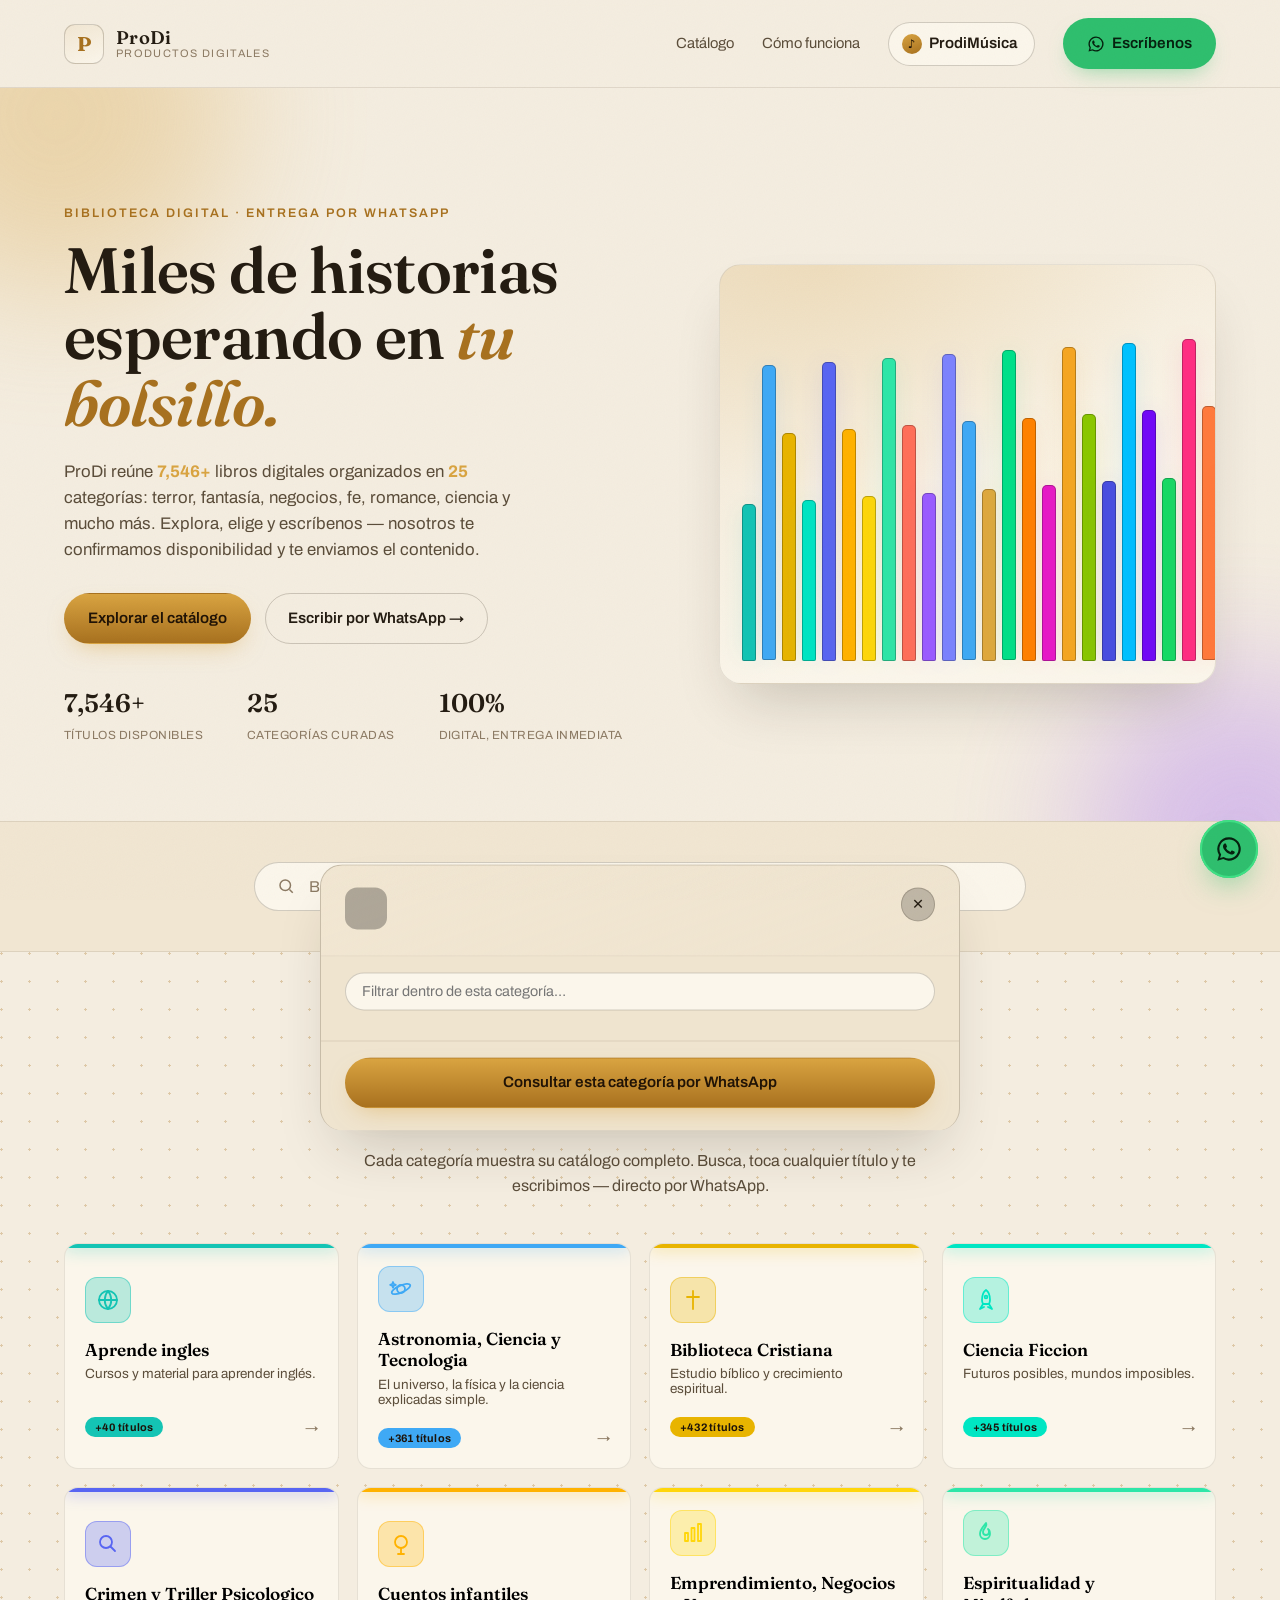
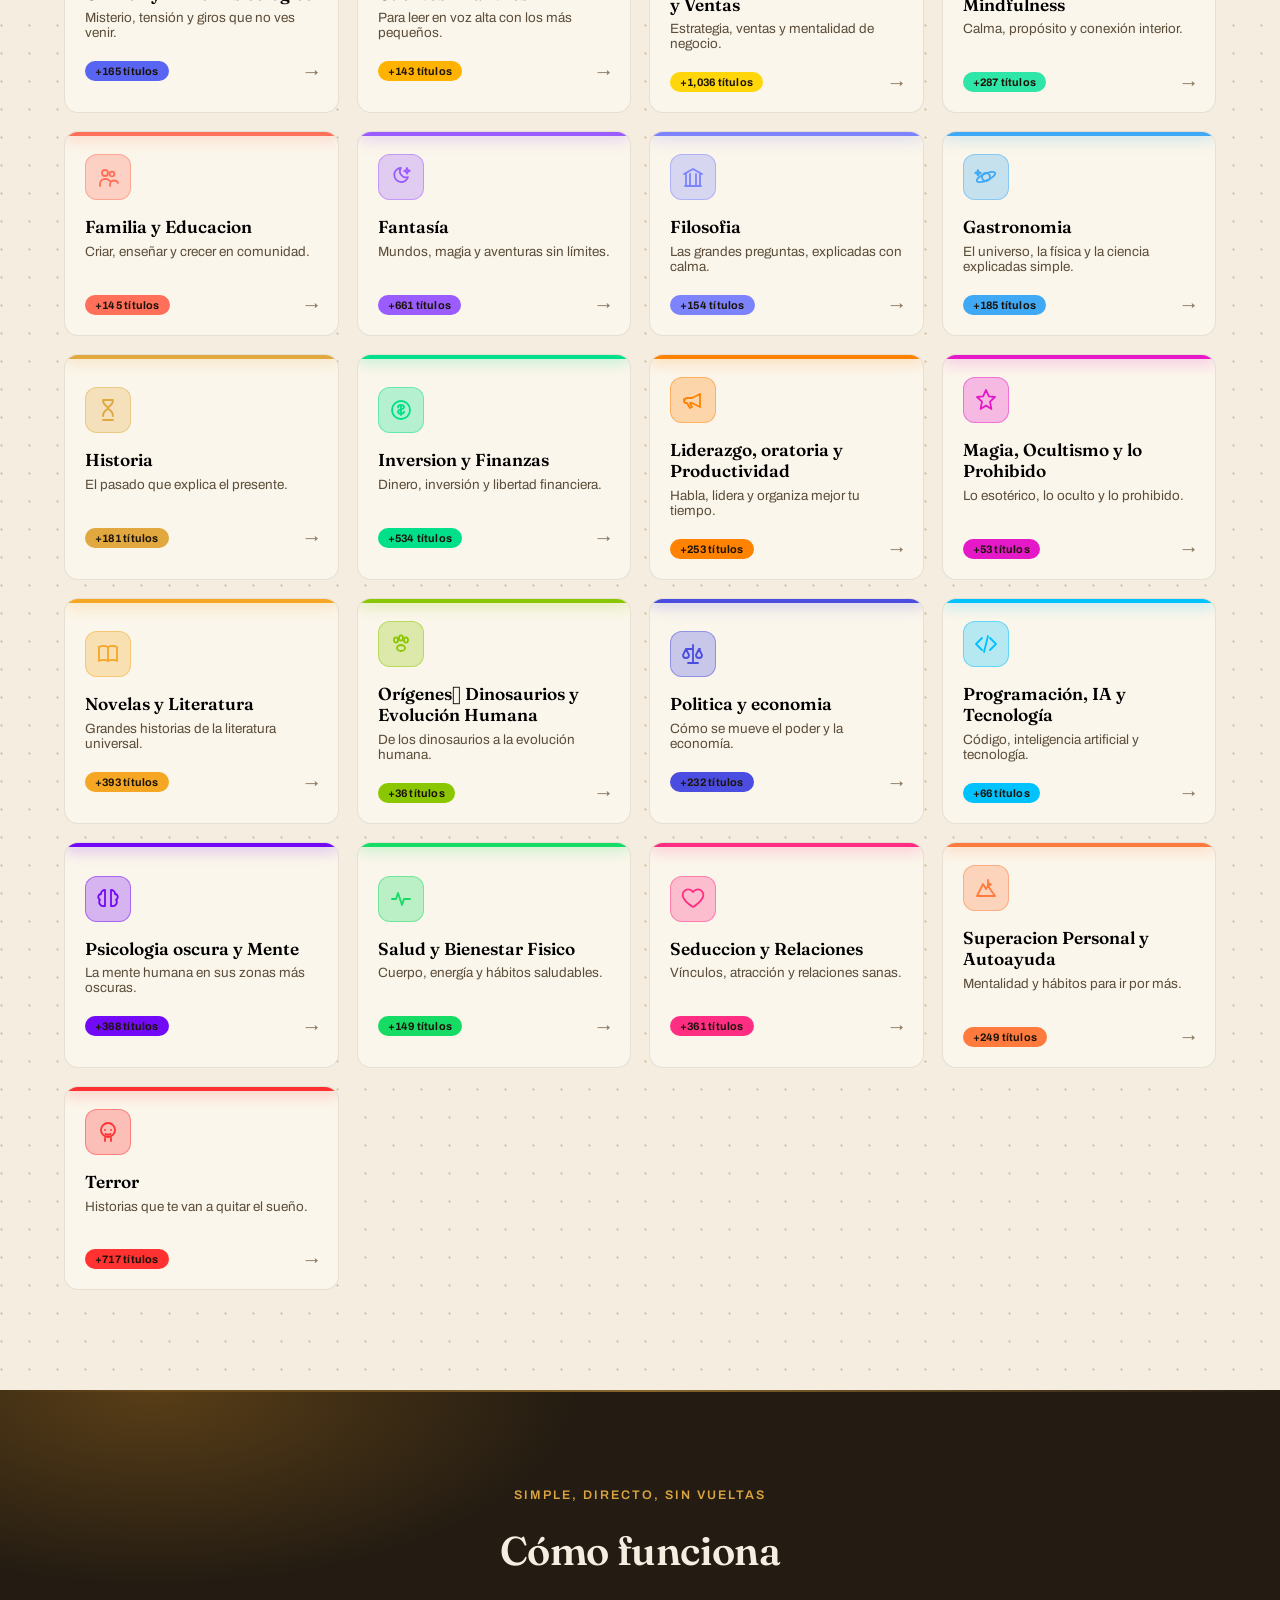
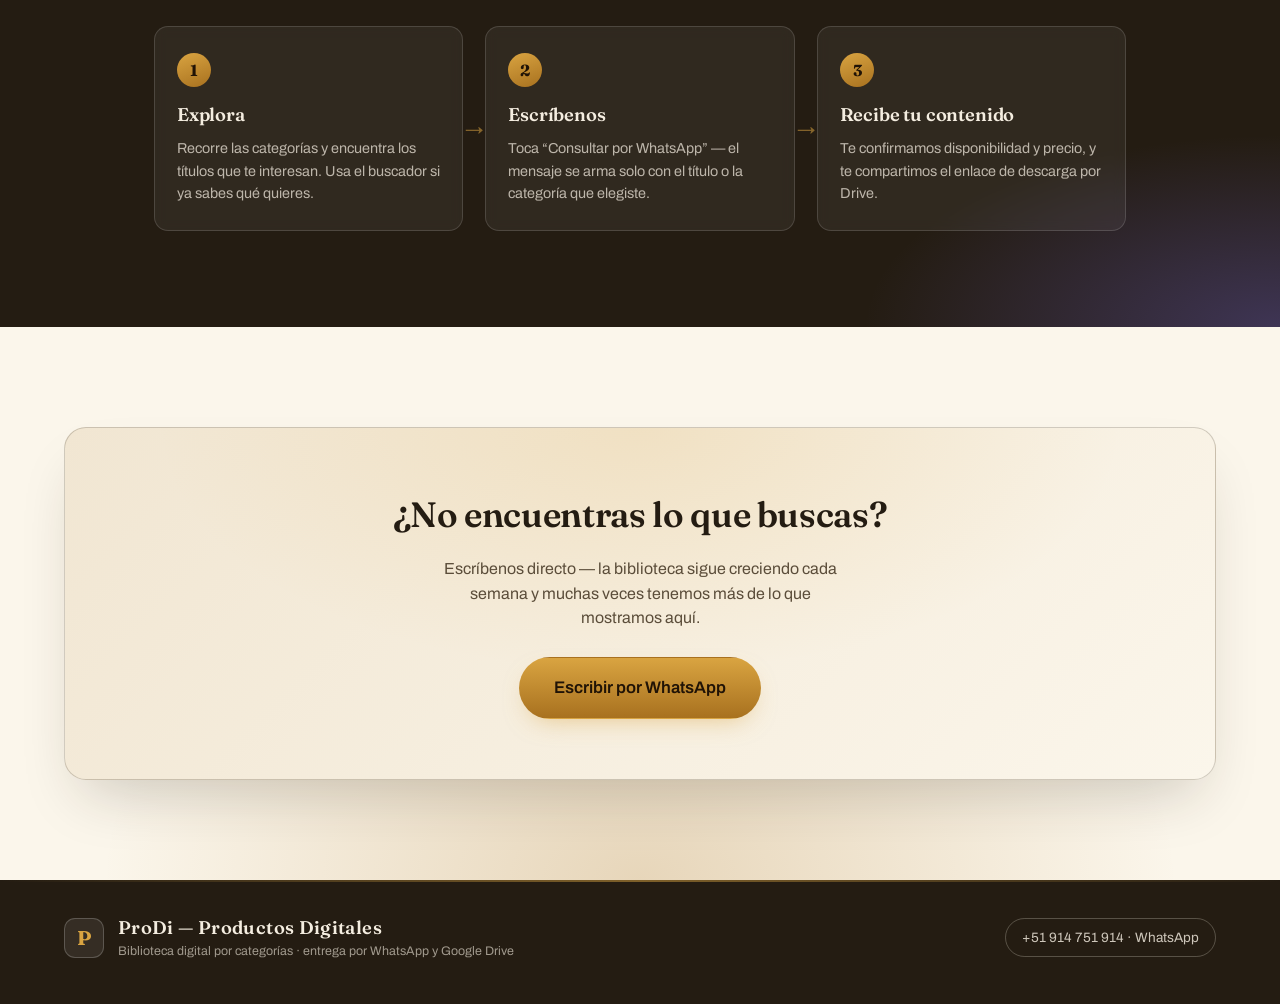
==== commit 84589a1b: "Enlazar ProDi y Caja Musical con sus URLs reales de Vercel Antes usaban rutas relativas (../music-st" ====
--- a/prodi-store/index.html
+++ b/prodi-store/index.html
@@ -27,7 +27,7 @@
   <nav class="site-nav">
     <a href="#categorias" class="nav-link">Catálogo</a>
     <a href="#como-funciona" class="nav-link">Cómo funciona</a>
-    <a class="btn btn-music" href="../music-store/index.html">
+    <a class="btn btn-music" href="https://prodi-l1vh-2vkqy296w-wilmer-medina-gamezs-projects.vercel.app/">
       <span class="btn-music-icon" aria-hidden="true">♪</span>
       <span class="btn-music-label">ProdiMúsica</span>
     </a>
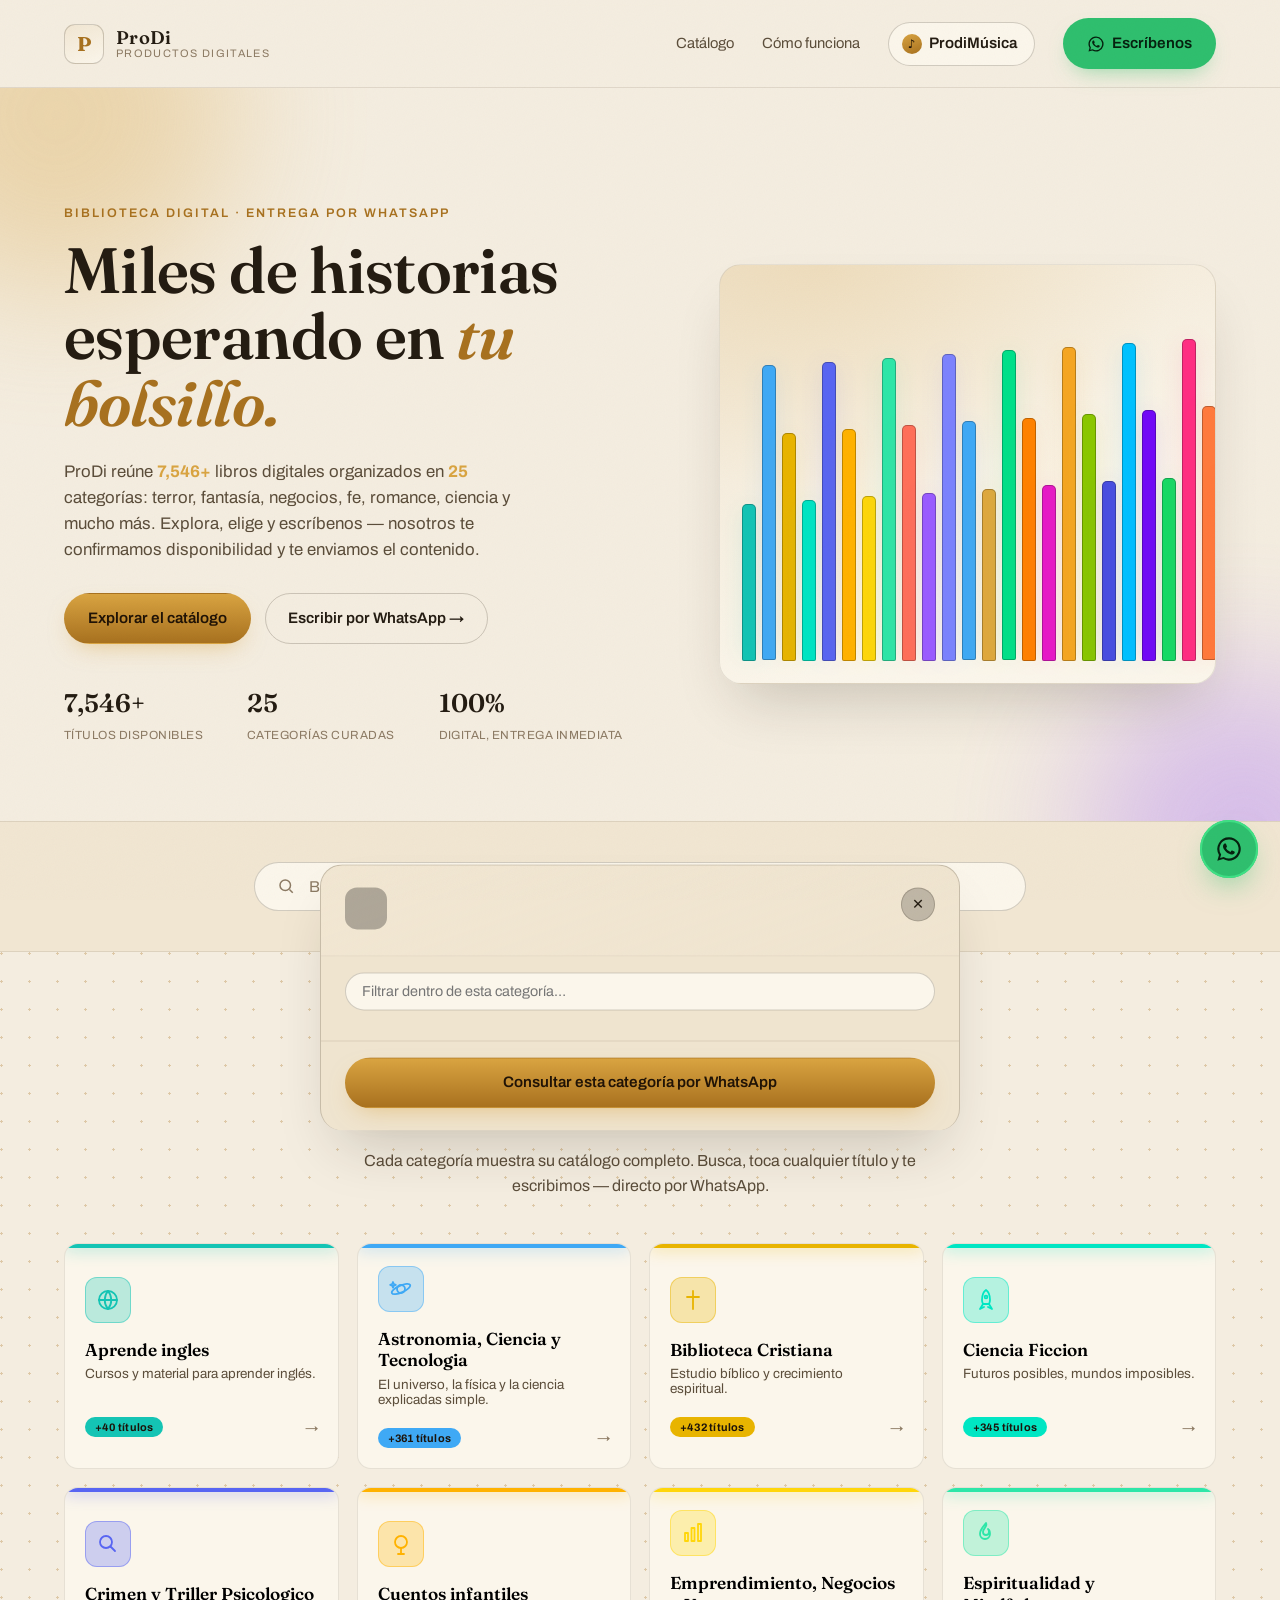
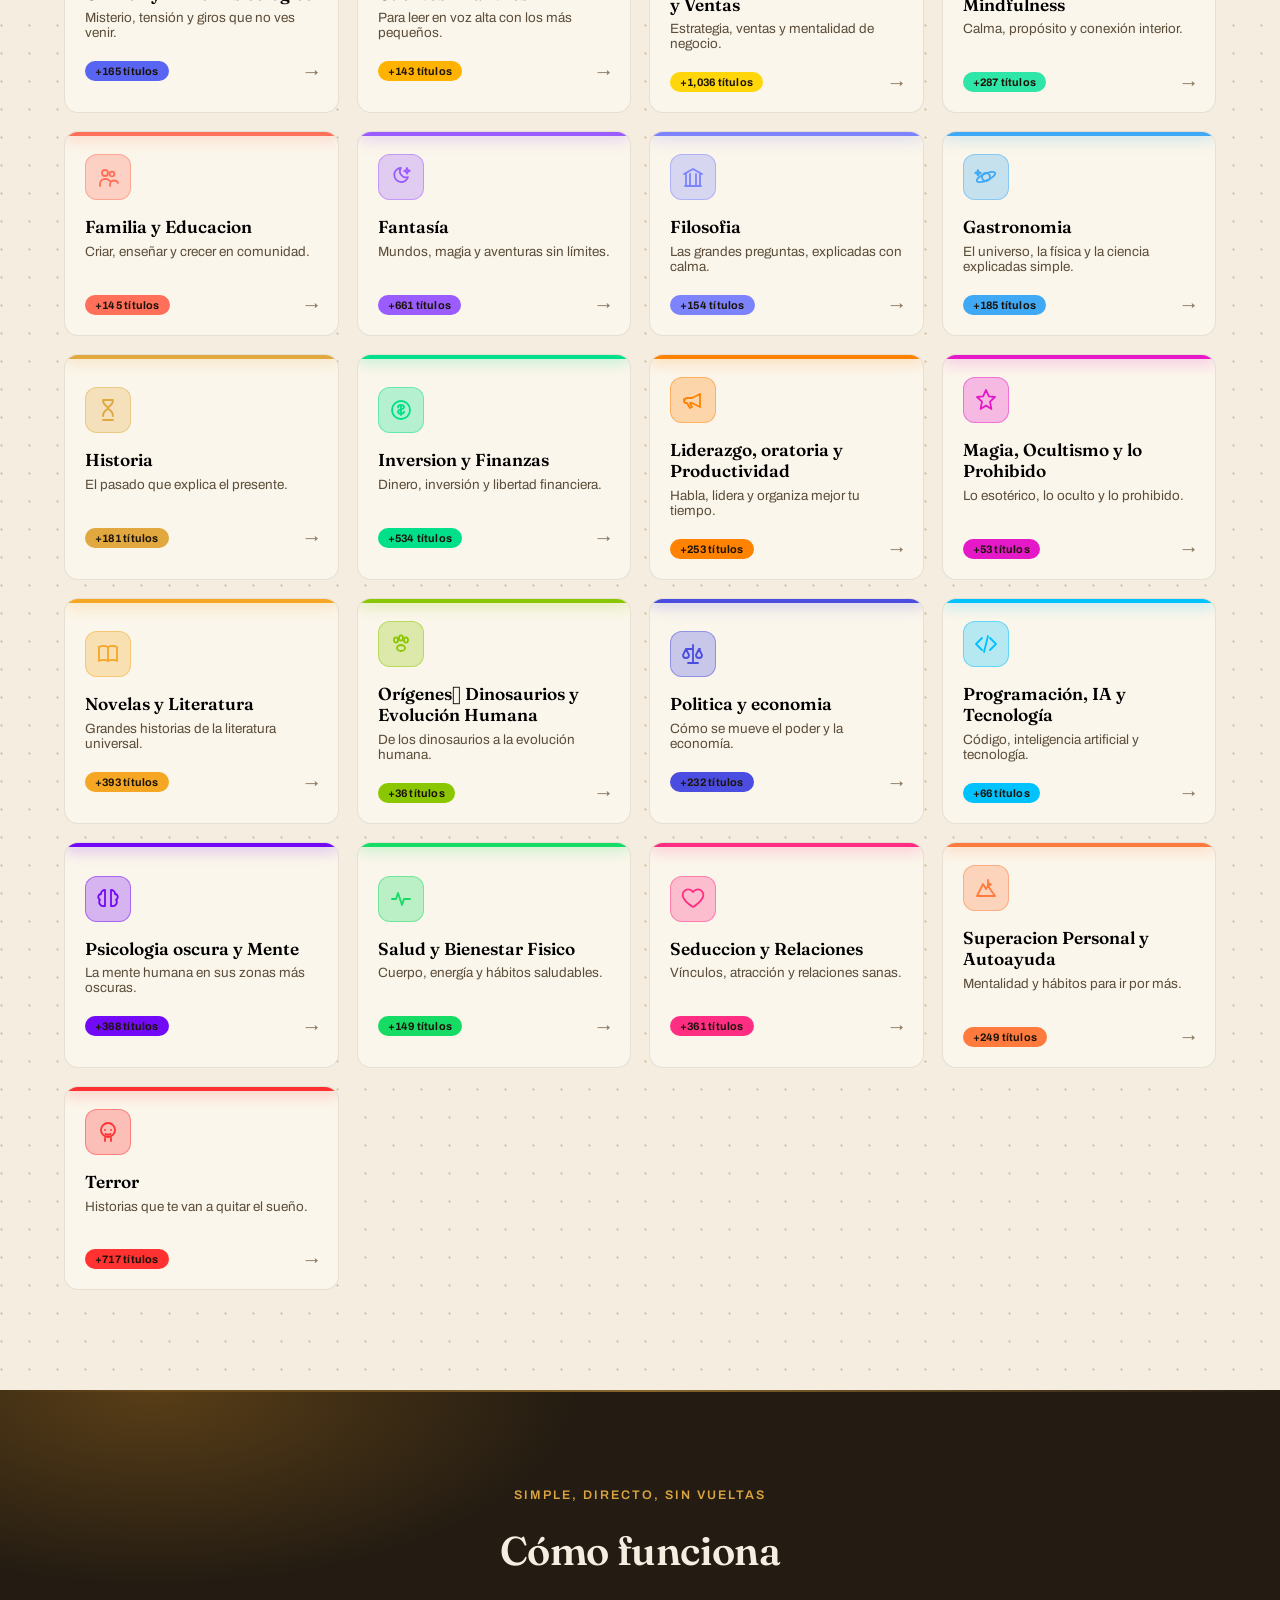
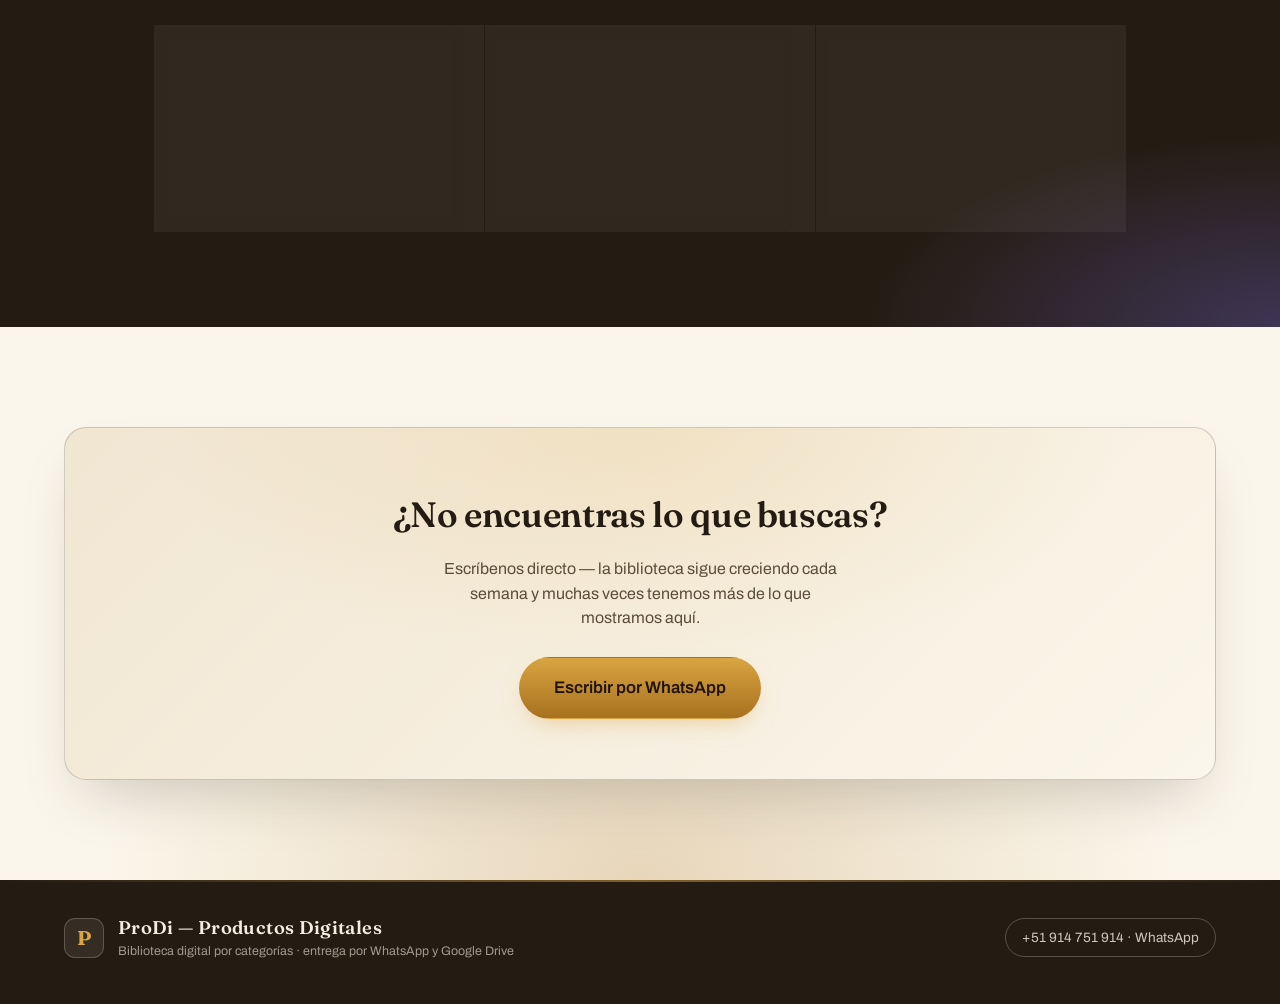
==== commit 33d88bbf: "Usar los dominios estables de producción en los enlaces cruzados Los anteriores eran URLs de un depl" ====
--- a/prodi-store/index.html
+++ b/prodi-store/index.html
@@ -27,7 +27,7 @@
   <nav class="site-nav">
     <a href="#categorias" class="nav-link">Catálogo</a>
     <a href="#como-funciona" class="nav-link">Cómo funciona</a>
-    <a class="btn btn-music" href="https://prodi-l1vh-2vkqy296w-wilmer-medina-gamezs-projects.vercel.app/">
+    <a class="btn btn-music" href="https://prodi-l1vh.vercel.app/">
       <span class="btn-music-icon" aria-hidden="true">♪</span>
       <span class="btn-music-label">ProdiMúsica</span>
     </a>
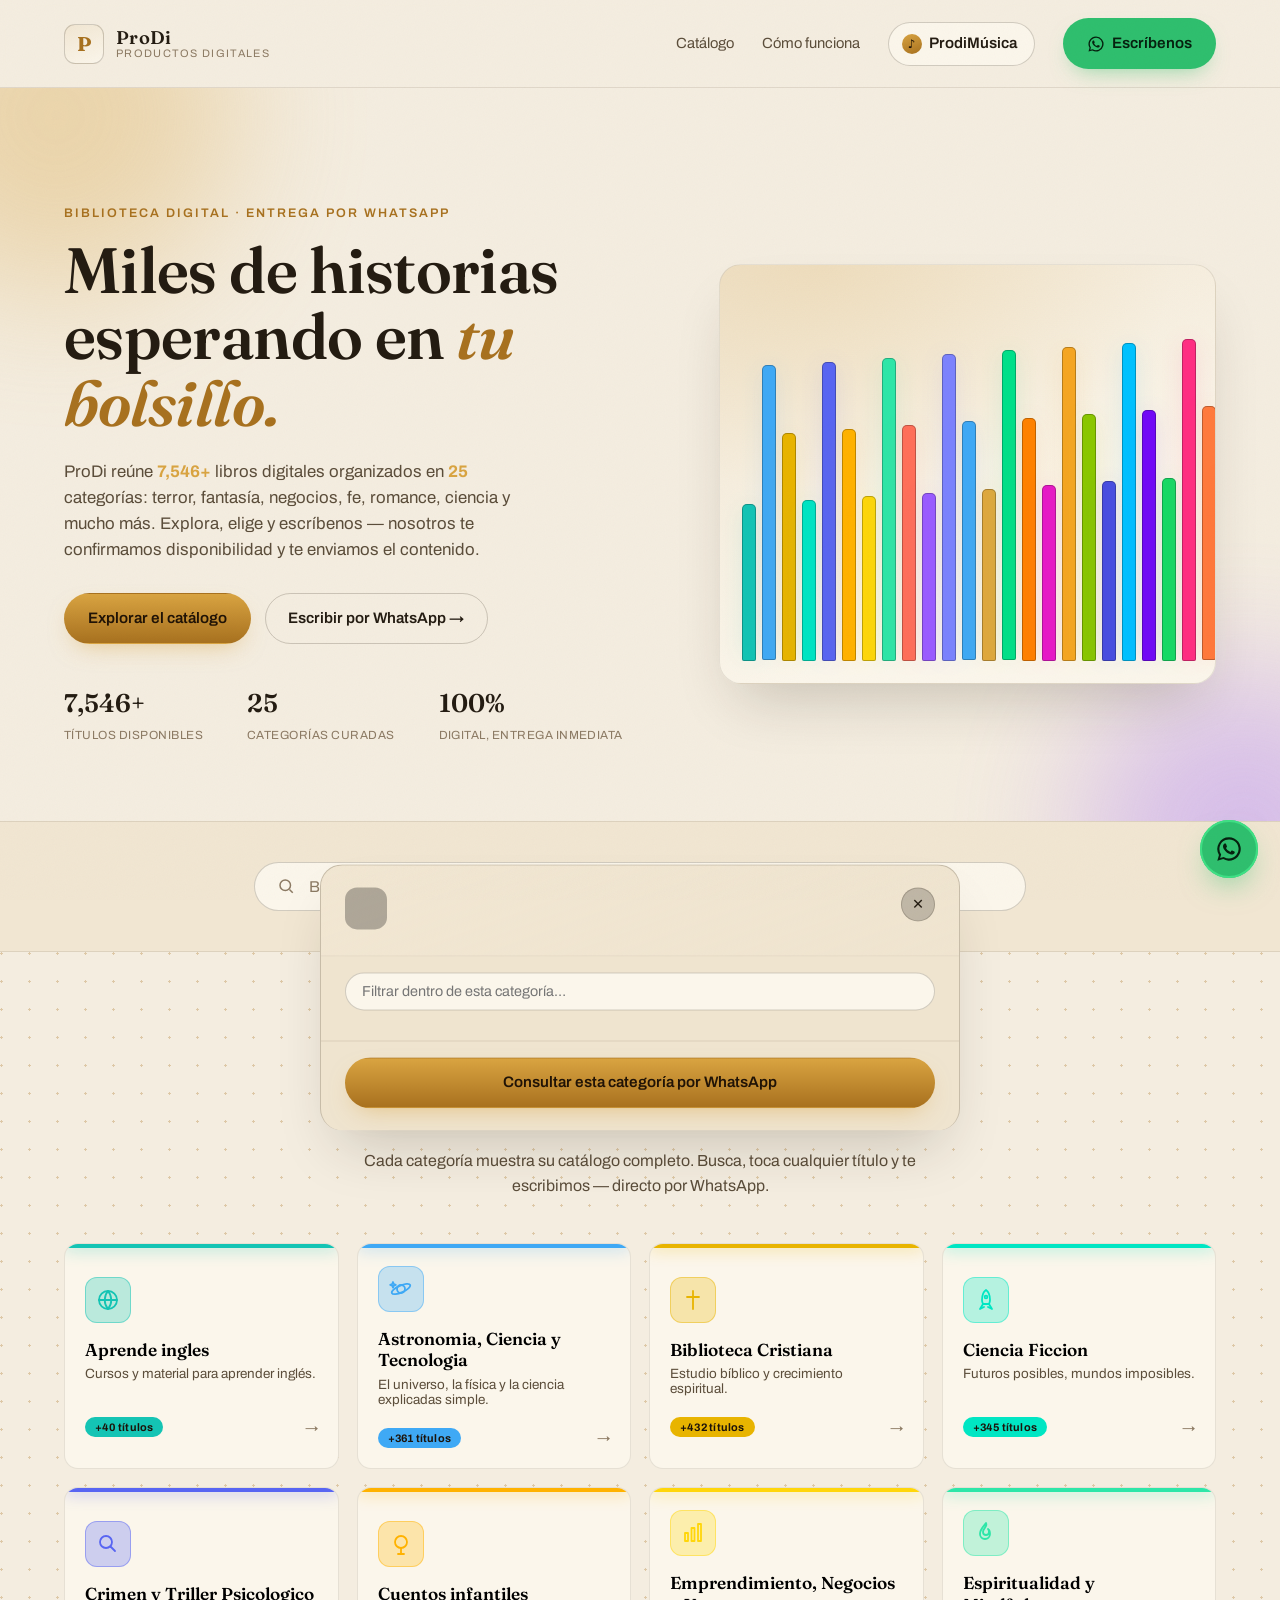
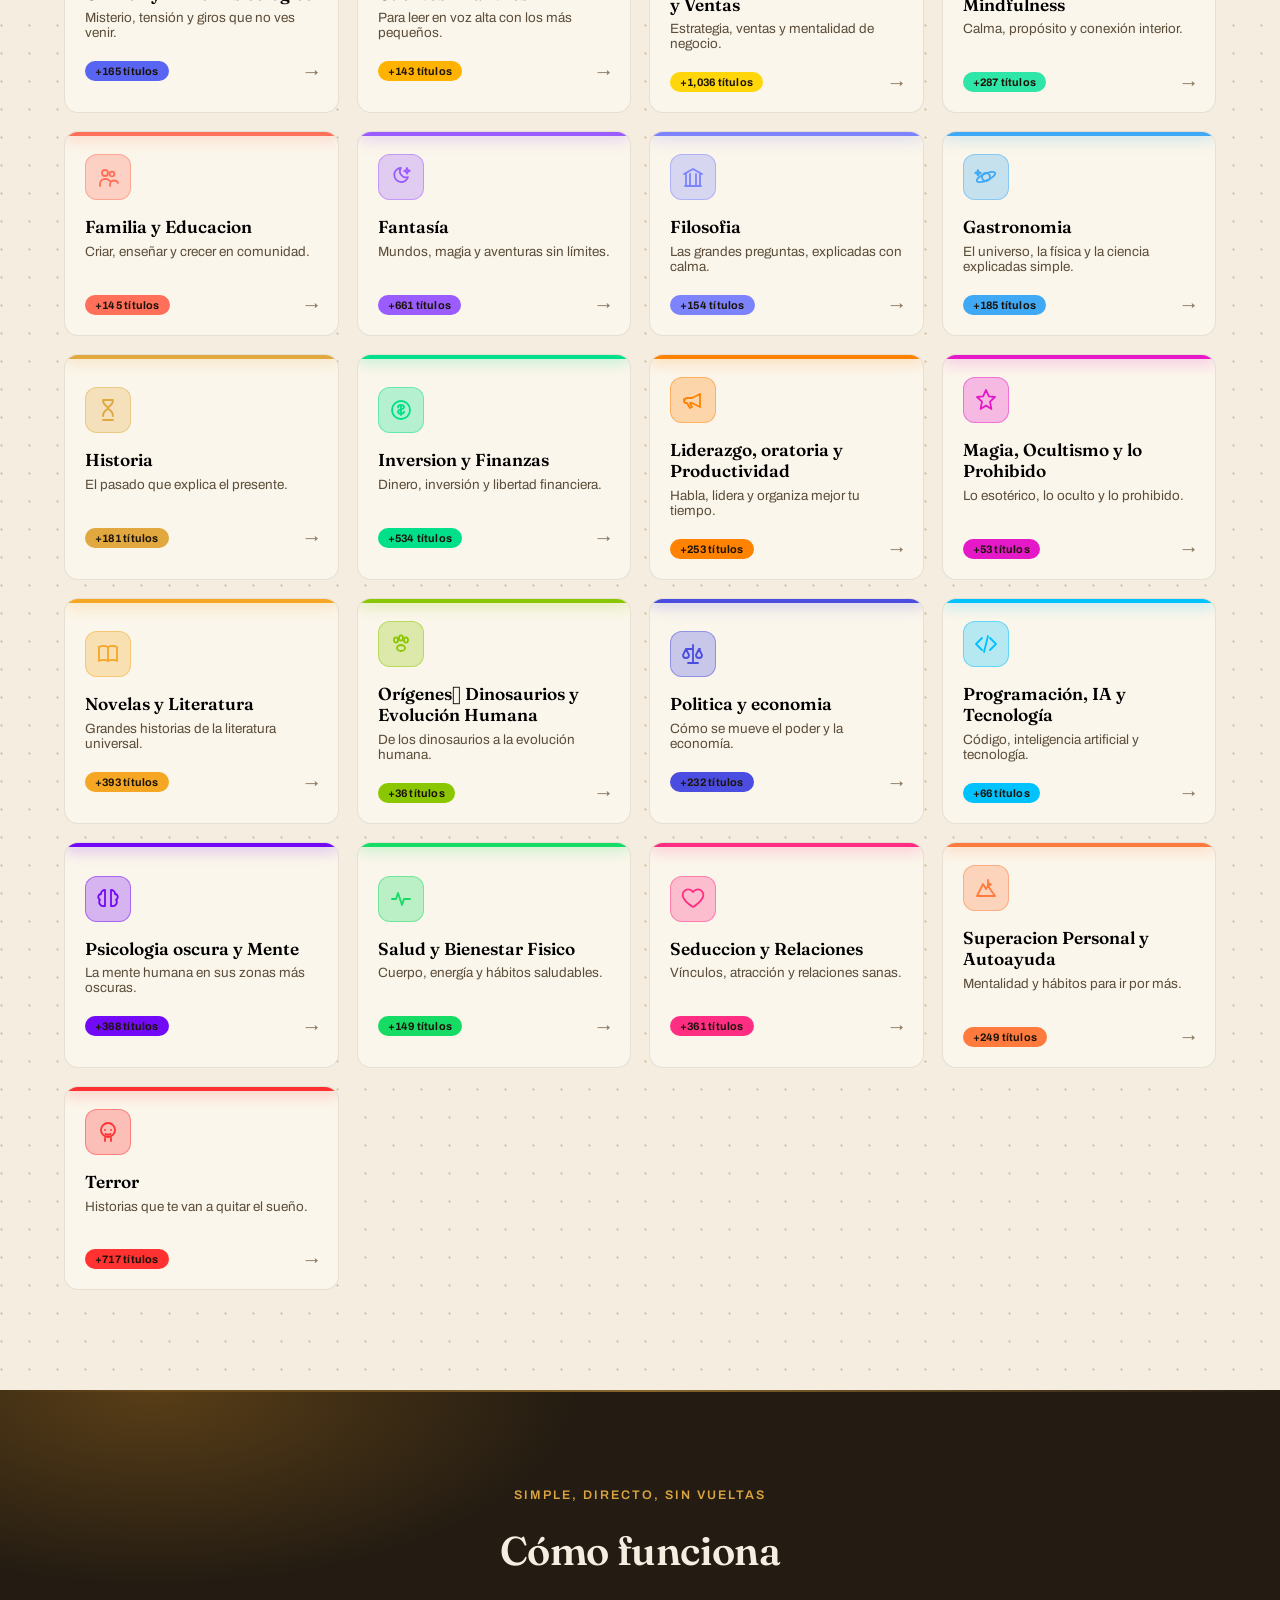
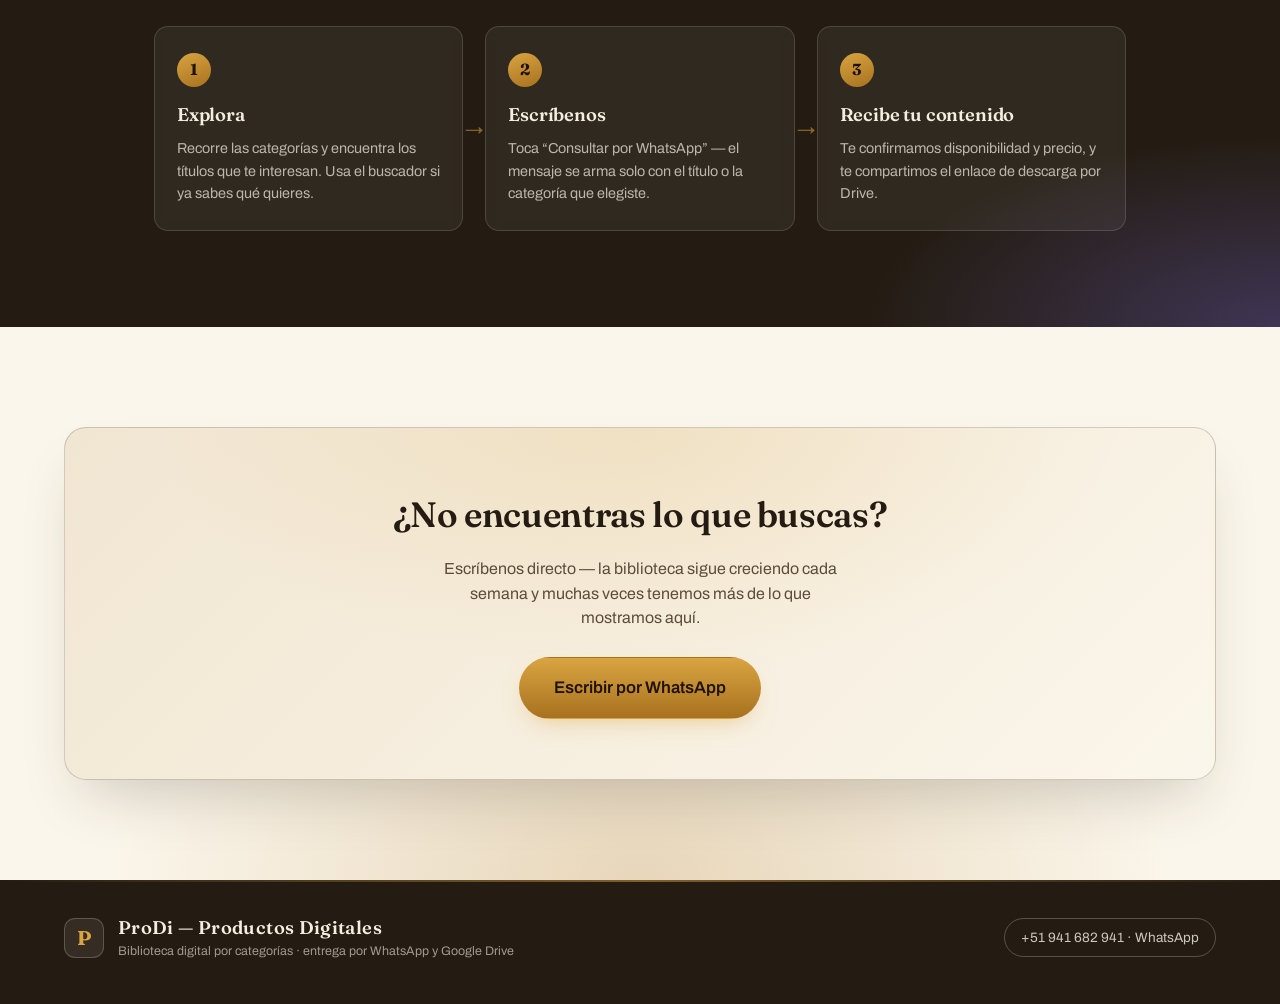
==== commit 0ad3c68e: "Actualizar número de WhatsApp a +51 941 682 941" ====
--- a/prodi-store/index.html
+++ b/prodi-store/index.html
@@ -133,7 +133,7 @@
         <p class="brand-sub">Biblioteca digital por categorías · entrega por WhatsApp y Google Drive</p>
       </div>
     </div>
-    <a id="footer-whatsapp" class="footer-whatsapp" href="#" target="_blank" rel="noopener">+51 914 751 914 · WhatsApp</a>
+    <a id="footer-whatsapp" class="footer-whatsapp" href="#" target="_blank" rel="noopener">+51 941 682 941 · WhatsApp</a>
   </div>
 </footer>
 
